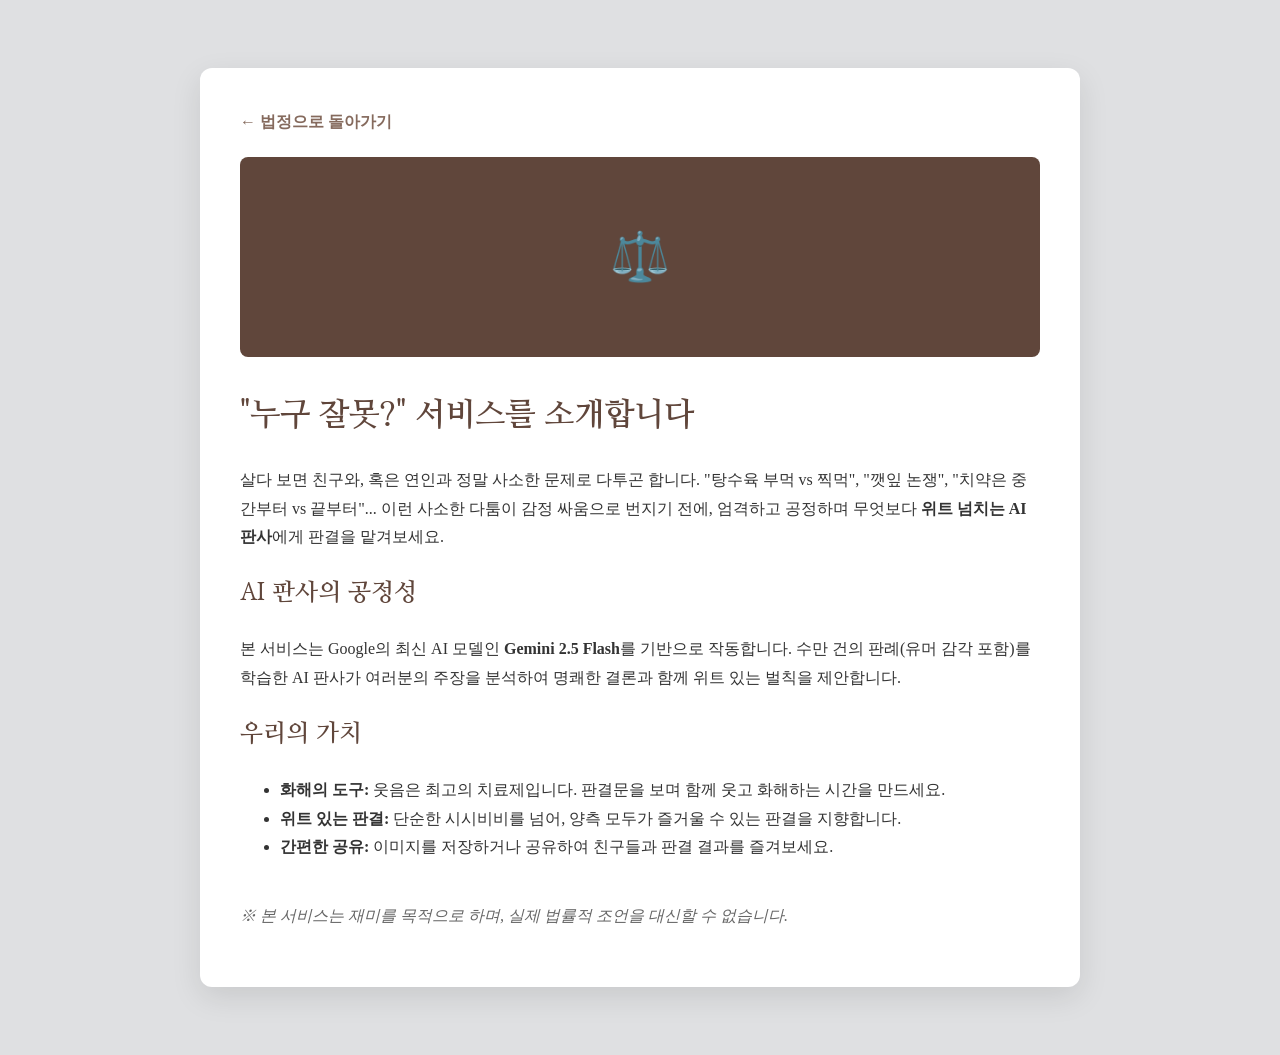
==== about.html @ d4ac781f "feat: optimize site for AdSense approval (Policy, About, SEO)" ====
<!DOCTYPE html>
<html lang="ko">
<head>
    <meta charset="UTF-8">
    <meta name="viewport" content="width=device-width, initial-scale=1.0">
    <title>서비스 소개 - 누구 잘못?</title>
    <link rel="stylesheet" href="style.css">
    <link href="https://fonts.googleapis.com/css2?family=Nanum+Myeongjo:wght@400;700&family=Noto+Sans+KR:wght@400;700&display=swap" rel="stylesheet">
    <style>
        .about-container {
            max-width: 800px;
            margin: 40px auto;
            padding: 40px;
            background: #fff;
            border-radius: 12px;
            box-shadow: 0 10px 30px rgba(0,0,0,0.1);
            line-height: 1.8;
            color: #333;
        }
        h1, h2 { font-family: 'Nanum Myeongjo', serif; color: #60463B; }
        .back-link { display: inline-block; margin-bottom: 20px; color: #856A5D; text-decoration: none; font-weight: bold; }
        .hero-img { width: 100%; height: 200px; background: #60463B; border-radius: 8px; margin-bottom: 30px; display: flex; align-items: center; justify-content: center; color: white; font-size: 3rem; }
    </style>
</head>
<body style="background: #DFE0E2; padding: 20px;">
    <div class="about-container">
        <a href="index.html" class="back-link">← 법정으로 돌아가기</a>
        
        <div class="hero-img">⚖️</div>
        
        <h1>"누구 잘못?" 서비스를 소개합니다</h1>
        <p>살다 보면 친구와, 혹은 연인과 정말 사소한 문제로 다투곤 합니다. "탕수육 부먹 vs 찍먹", "깻잎 논쟁", "치약은 중간부터 vs 끝부터"... 이런 사소한 다툼이 감정 싸움으로 번지기 전에, 엄격하고 공정하며 무엇보다 <strong>위트 넘치는 AI 판사</strong>에게 판결을 맡겨보세요.</p>
        
        <h2>AI 판사의 공정성</h2>
        <p>본 서비스는 Google의 최신 AI 모델인 <strong>Gemini 2.5 Flash</strong>를 기반으로 작동합니다. 수만 건의 판례(유머 감각 포함)를 학습한 AI 판사가 여러분의 주장을 분석하여 명쾌한 결론과 함께 위트 있는 벌칙을 제안합니다.</p>
        
        <h2>우리의 가치</h2>
        <ul>
            <li><strong>화해의 도구:</strong> 웃음은 최고의 치료제입니다. 판결문을 보며 함께 웃고 화해하는 시간을 만드세요.</li>
            <li><strong>위트 있는 판결:</strong> 단순한 시시비비를 넘어, 양측 모두가 즐거울 수 있는 판결을 지향합니다.</li>
            <li><strong>간편한 공유:</strong> 이미지를 저장하거나 공유하여 친구들과 판결 결과를 즐겨보세요.</li>
        </ul>

        <p style="margin-top: 40px; font-style: italic; color: #666;">※ 본 서비스는 재미를 목적으로 하며, 실제 법률적 조언을 대신할 수 없습니다.</p>
    </div>
</body>
</html>
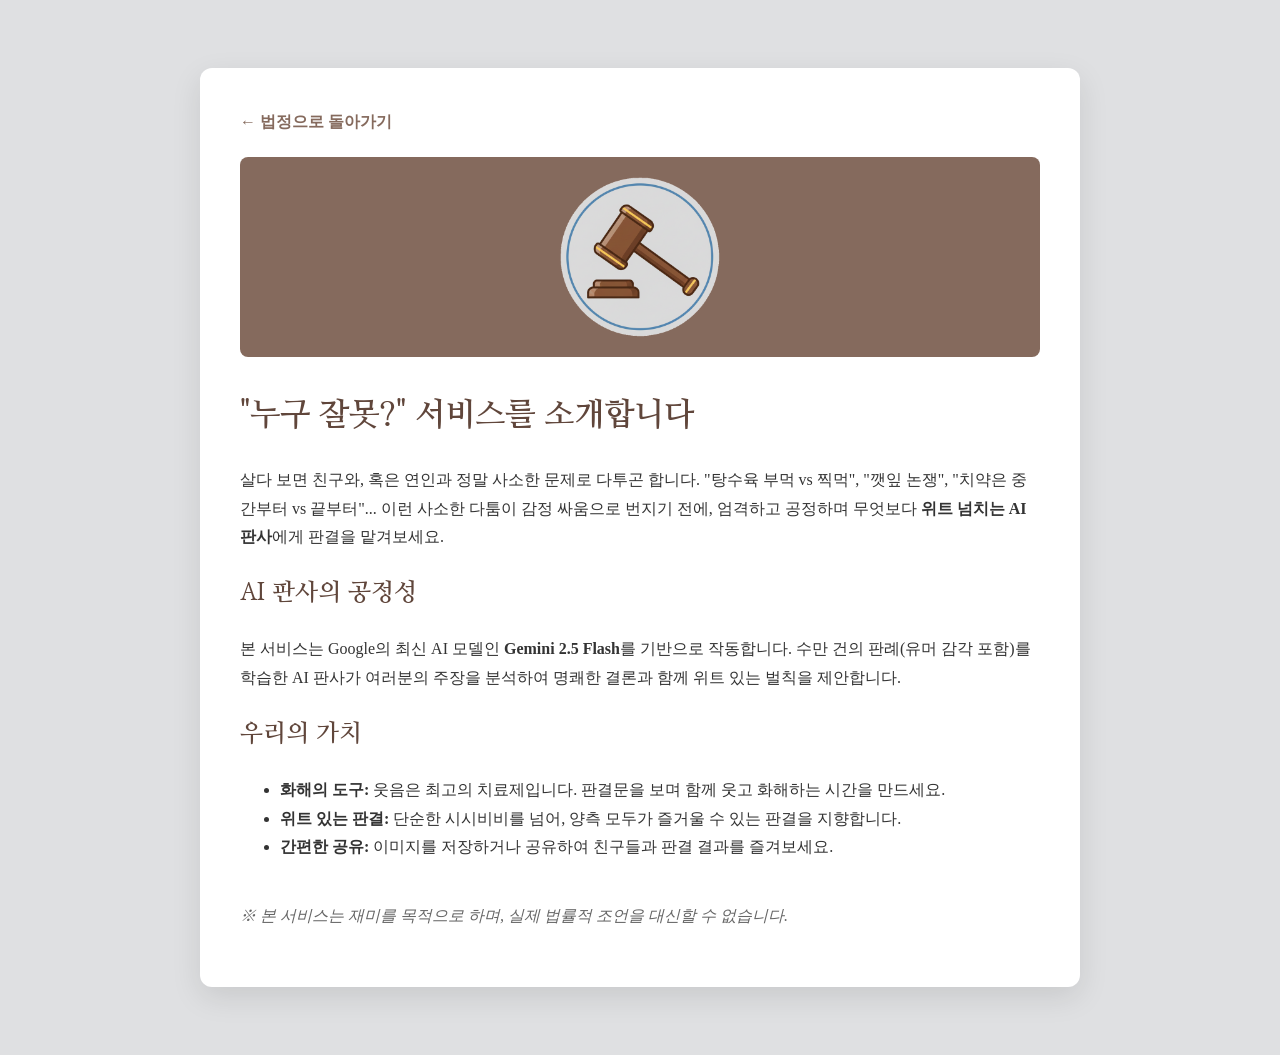
==== commit da3e9f51: "style: update about page hero image and branding in blueprint" ====
--- a/about.html
+++ b/about.html
@@ -3,7 +3,7 @@
 <head>
     <meta charset="UTF-8">
     <meta name="viewport" content="width=device-width, initial-scale=1.0">
-    <title>서비스 소개 - 누구 잘못?</title>
+    <title id="about-title">서비스 소개 - 누구 잘못?</title>
     <link rel="stylesheet" href="style.css">
     <link href="https://fonts.googleapis.com/css2?family=Nanum+Myeongjo:wght@400;700&family=Noto+Sans+KR:wght@400;700&display=swap" rel="stylesheet">
     <style>
@@ -19,29 +19,57 @@
         }
         h1, h2 { font-family: 'Nanum Myeongjo', serif; color: #60463B; }
         .back-link { display: inline-block; margin-bottom: 20px; color: #856A5D; text-decoration: none; font-weight: bold; }
-        .hero-img { width: 100%; height: 200px; background: #60463B; border-radius: 8px; margin-bottom: 30px; display: flex; align-items: center; justify-content: center; color: white; font-size: 3rem; }
-    </style>
-</head>
-<body style="background: #DFE0E2; padding: 20px;">
-    <div class="about-container">
-        <a href="index.html" class="back-link">← 법정으로 돌아가기</a>
-        
-        <div class="hero-img">⚖️</div>
-        
-        <h1>"누구 잘못?" 서비스를 소개합니다</h1>
-        <p>살다 보면 친구와, 혹은 연인과 정말 사소한 문제로 다투곤 합니다. "탕수육 부먹 vs 찍먹", "깻잎 논쟁", "치약은 중간부터 vs 끝부터"... 이런 사소한 다툼이 감정 싸움으로 번지기 전에, 엄격하고 공정하며 무엇보다 <strong>위트 넘치는 AI 판사</strong>에게 판결을 맡겨보세요.</p>
-        
-        <h2>AI 판사의 공정성</h2>
-        <p>본 서비스는 Google의 최신 AI 모델인 <strong>Gemini 2.5 Flash</strong>를 기반으로 작동합니다. 수만 건의 판례(유머 감각 포함)를 학습한 AI 판사가 여러분의 주장을 분석하여 명쾌한 결론과 함께 위트 있는 벌칙을 제안합니다.</p>
-        
-        <h2>우리의 가치</h2>
+        .hero-img { width: 100%; height: 200px; background: #856A5D; border-radius: 8px; margin-bottom: 30px; display: flex; align-items: center; justify-content: center; color: white; font-size: 3rem; overflow: hidden; }
+        .hero-img img { width: 20%; height: auto; object-fit: contain; }
+        </style>
+        </head>
+        <body style="background: #DFE0E2; padding: 20px;">
+        <div class="about-container">
+        <a href="index.html" class="back-link" id="back-to-court">← 법정으로 돌아가기</a>
+
+        <div class="hero-img" id="about-hero"><img src="1.png" alt="Hero Image"></div>
+
+        <h1 id="about-main-title">"누구 잘못?" 서비스를 소개합니다</h1>
+        <p id="about-intro">살다 보면 친구와, 혹은 연인과 정말 사소한 문제로 다투곤 합니다. "탕수육 부먹 vs 찍먹", "깻잎 논쟁", "치약은 중간부터 vs 끝부터"... 이런 사소한 다툼이 감정 싸움으로 번지기 전에, 엄격하고 공정하며 무엇보다 <strong>위트 넘치는 AI 판사</strong>에게 판결을 맡겨보세요.</p>
+
+        <h2 id="about-section1-title">AI 판사의 공정성</h2>
+        <p id="about-section1-text">본 서비스는 Google의 최신 AI 모델인 <strong>Gemini 2.5 Flash</strong>를 기반으로 작동합니다. 수만 건의 판례(유머 감각 포함)를 학습한 AI 판사가 여러분의 주장을 분석하여 명쾌한 결론과 함께 위트 있는 벌칙 을 제안합니다.</p>
+
+        <h2 id="about-section2-title">우리의 가치</h2>
         <ul>
-            <li><strong>화해의 도구:</strong> 웃음은 최고의 치료제입니다. 판결문을 보며 함께 웃고 화해하는 시간을 만드세요.</li>
-            <li><strong>위트 있는 판결:</strong> 단순한 시시비비를 넘어, 양측 모두가 즐거울 수 있는 판결을 지향합니다.</li>
-            <li><strong>간편한 공유:</strong> 이미지를 저장하거나 공유하여 친구들과 판결 결과를 즐겨보세요.</li>
+            <li><strong id="about-value1-title">화해의 도구:</strong> <span id="about-value1-text">웃음은 최고의 치료제입니다. 판결문을 보며 함께 웃고 화해하는 시간을 만드세요.</span></li>
+            <li><strong id="about-value2-title">위트 있는 판결:</strong> <span id="about-value2-text">단순한 시시비비를 넘어, 양측 모두가 즐거울 수 있는 판결을 지향합니다.</span></li>
+            <li><strong id="about-value3-title">간편한 공유:</strong> <span id="about-value3-text">이미지를 저장하거나 공유하여 친구들과 판결 결과를 즐겨보세요.</span></li>
         </ul>
 
-        <p style="margin-top: 40px; font-style: italic; color: #666;">※ 본 서비스는 재미를 목적으로 하며, 실제 법률적 조언을 대신할 수 없습니다.</p>
-    </div>
+        <p id="about-disclaimer" style="margin-top: 40px; font-style: italic; color: #666;">※ 본 서비스는 재미를 목적으로 하며, 실제 법률적 조언을 대신할 수 없습니다.</p>
+        </div>
+
+        <script type="module">
+        import { translations, getLanguage } from './i18n.js';
+
+        function updateUI() {
+            const lang = getLanguage();
+            const t = translations[lang];
+
+            document.getElementById('about-title').textContent = t.aboutTitle;
+            document.getElementById('back-to-court').textContent = t.backToCourt;
+            // document.getElementById('about-hero').textContent = t.aboutHero; // 이미지 유지 위해 주석 처리 또는 제거
+            document.getElementById('about-main-title').textContent = t.aboutMainTitle;
+            document.getElementById('about-intro').innerHTML = t.aboutIntro;
+            document.getElementById('about-section1-title').textContent = t.aboutSection1Title;
+            document.getElementById('about-section1-text').innerHTML = t.aboutSection1Text;
+            document.getElementById('about-section2-title').textContent = t.aboutSection2Title;
+            document.getElementById('about-value1-title').textContent = t.aboutValue1Title;
+            document.getElementById('about-value1-text').textContent = t.aboutValue1Text;
+            document.getElementById('about-value2-title').textContent = t.aboutValue2Title;
+            document.getElementById('about-value2-text').textContent = t.aboutValue2Text;
+            document.getElementById('about-value3-title').textContent = t.aboutValue3Title;
+            document.getElementById('about-value3-text').textContent = t.aboutValue3Text;
+            document.getElementById('about-disclaimer').textContent = t.aboutDisclaimer;
+        }
+
+        window.addEventListener('load', updateUI);
+    </script>
 </body>
 </html>
